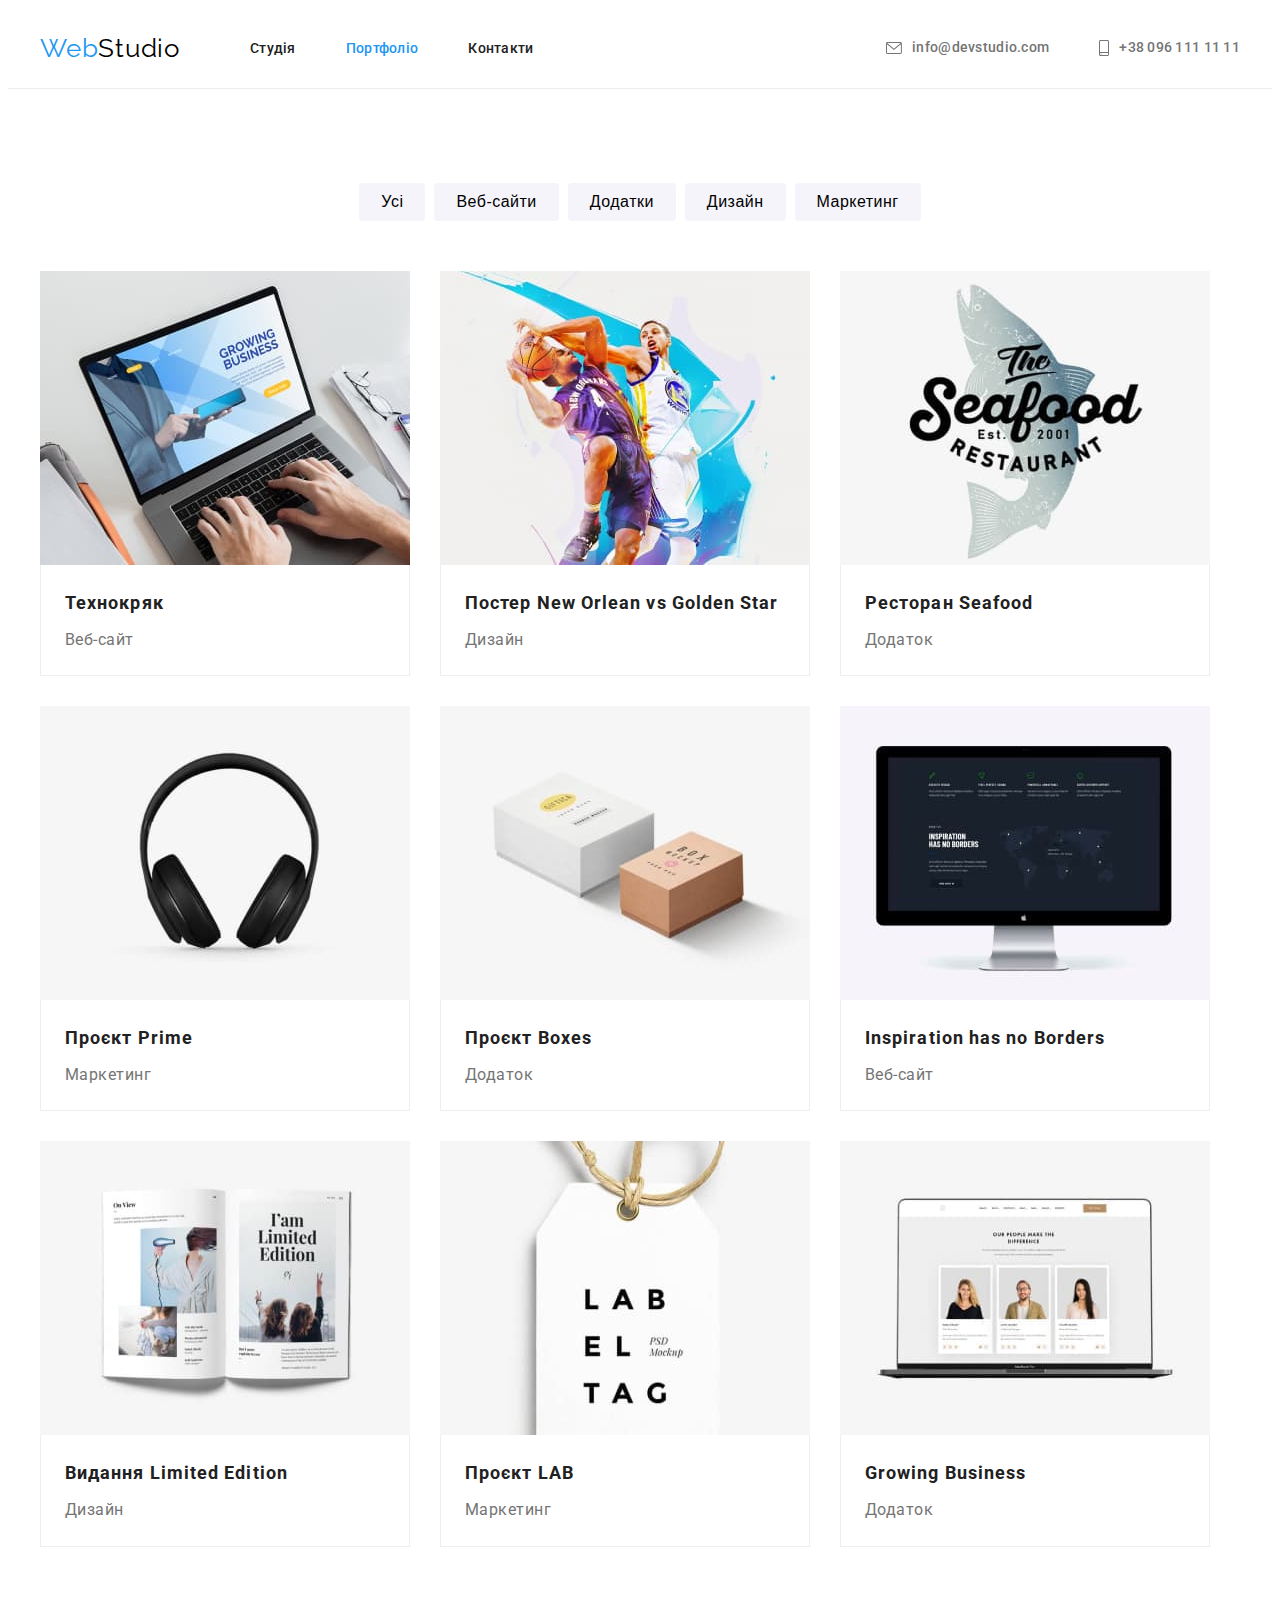
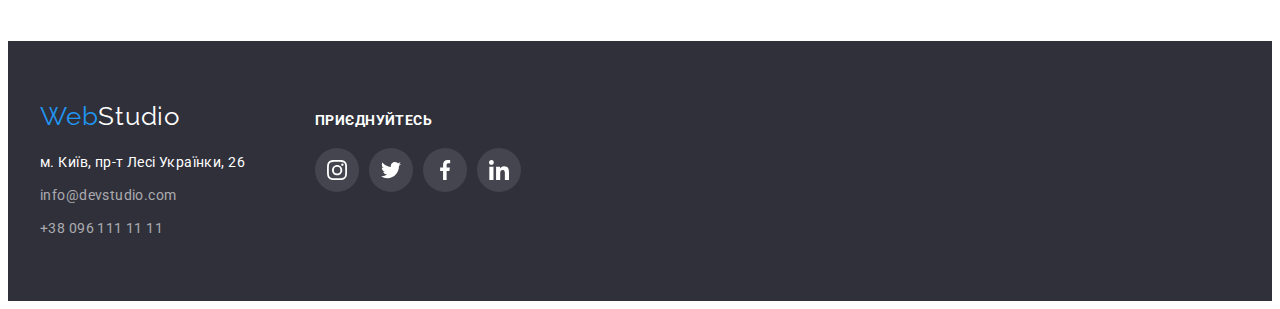
==== portfolio.html @ 59ad2075 "Initial commit" ====
<!DOCTYPE html>
<html lang="uk">
  <head>
    <meta charset="UTF-8" />
    <meta http-equiv="X-UA-Compatible" content="IE=edge" />
    <meta name="viewport" content="width=device-width, initial-scale=1.0" />
    <title>Portfolio</title>
    <link
      rel="stylesheet"
      href="https://cdnjs.cloudflare.com/ajax/libs/modern-normalize/1.1.0/modern-normalize.min.css"
      integrity="sha512-wpPYUAdjBVSE4KJnH1VR1HeZfpl1ub8YT/NKx4PuQ5NmX2tKuGu6U/JRp5y+Y8XG2tV+wKQpNHVUX03MfMFn9Q=="
      crossorigin="anonymous"
      referrerpolicy="no-referrer"
    />
    <link rel="preconnect" href="https://fonts.googleapis.com" />
    <link rel="preconnect" href="https://fonts.gstatic.com" crossorigin />
    <link
      href="https://fonts.googleapis.com/css2?family=Raleway:wght@700&family=Roboto:wght@400;500;700;900&display=swap"
      rel="stylesheet"
    />
    <link rel="stylesheet" href="./css/styles.css" />
  </head>

  <body>
    <header class="header">
      <div class="container main-nav">
        <nav>
          <a href="./index.html" class="logo-main">Web<span class="logo-black">Studio</span></a>
          <ul class="list site-nav">
            <li class="item">
              <a href="./index.html" class="menu-link">Студія</a>
            </li>
            <li class="item">
              <a href="./portfolio.html" class="menu-link active-link">Портфоліо</a>
            </li>
            <li class="item">
              <a href="#" class="menu-link">Контакти</a>
            </li>
          </ul>
        </nav>

        <ul class="list contacts">
          <li class="item">
            <a href="mailto:info@devstudio.com" class="contact-link">
              <svg class="contacts-icon" width="16" height="12">
                <use href="./images/icons/icons.svg#mail"></use>
              </svg>
              info@devstudio.com</a
            >
          </li>
          <li class="item">
            <a href="tel:+380961111111" class="contact-link">
              <svg class="contacts-icon" width="10" height="16">
                <use href="./images/icons/icons.svg#smartphone"></use>
              </svg>
              +38 096 111 11 11</a
            >
          </li>
        </ul>
      </div>
    </header>

    <main>
      <section class="section">
        <div class="container">
          <h1 class="visually-hidden">Портфолио</h1>
          <ul class="btn-list list">
            <li class="btn-item">
              <button type="button" class="portfolio-button">Усі</button>
            </li>
            <li class="btn-item">
              <button type="button" class="portfolio-button">Веб-сайти</button>
            </li>
            <li class="btn-item">
              <button type="button" class="portfolio-button">Додатки</button>
            </li>
            <li class="btn-item">
              <button type="button" class="portfolio-button">Дизайн</button>
            </li>
            <li class="btn-item">
              <button type="button" class="portfolio-button">Маркетинг</button>
            </li>
          </ul>

          <ul class="examples-list list">
            <li class="examples-item">
              <a href="#" class="examples-link">
                <img
                  src="./images/img-portfolio/notebook1.jpg"
                  alt="Ноутбук з сайтом"
                  width="370"
                  height="294"
                />
                <div class="examples-container">
                  <h2 class="examples">Технокряк</h2>
                  <p class="description">Веб-сайт</p>
                </div>
              </a>
            </li>
            <li class="examples-item">
              <a href="#" class="examples-link">
                <img
                  src="./images/img-portfolio/basketball-players.jpg"
                  alt="Баскетболісти"
                  width="370"
                  height="294"
                />
                <div class="examples-container">
                  <h2 class="examples">Постер New Orlean vs Golden Star</h2>
                  <p class="description">Дизайн</p>
                </div>
              </a>
            </li>
            <li class="examples-item">
              <a href="#" class="examples-link">
                <img
                  src="./images/img-portfolio/restaurant-logo.jpg"
                  alt="Логотип ресторану"
                  width="370"
                  height="294"
                />
                <div class="examples-container">
                  <h2 class="examples">Ресторан Seafood</h2>
                  <p class="description">Додаток</p>
                </div>
              </a>
            </li>
            <li class="examples-item">
              <a href="#" class="examples-link">
                <img
                  src="./images/img-portfolio/headphones.jpg"
                  alt="Навушники"
                  width="370"
                  height="294"
                />
                <div class="examples-container">
                  <h2 class="examples">Проєкт Prime</h2>
                  <p class="description">Маркетинг</p>
                </div>
              </a>
            </li>
            <li class="examples-item">
              <a href="#" class="examples-link">
                <img
                  src="./images/img-portfolio/boxes.jpg"
                  alt="Коробки"
                  width="370"
                  height="294"
                />
                <div class="examples-container">
                  <h2 class="examples">Проєкт Boxes</h2>
                  <p class="description">Додаток</p>
                </div>
              </a>
            </li>
            <li class="examples-item">
              <a href="#" class="examples-link">
                <img
                  src="./images/img-portfolio/mac.jpg"
                  alt="Компьютер"
                  width="370"
                  height="294"
                />
                <div class="examples-container">
                  <h2 class="examples">Inspiration has no Borders</h2>
                  <p class="description">Веб-сайт</p>
                </div>
              </a>
            </li>
            <li class="examples-item">
              <a href="#" class="examples-link">
                <img
                  src="./images/img-portfolio/journal.jpg"
                  alt="Журнал"
                  width="370"
                  height="294"
                />
                <div class="examples-container">
                  <h2 class="examples">Видання Limited Edition</h2>
                  <p class="description">Дизайн</p>
                </div>
              </a>
            </li>
            <li class="examples-item">
              <a href="#" class="examples-link">
                <img src="./images/img-portfolio/label.jpg" alt="Лейба" width="370" height="294" />
                <div class="examples-container">
                  <h2 class="examples">Проєкт LAB</h2>
                  <p class="description">Маркетинг</p>
                </div>
              </a>
            </li>
            <li class="examples-item">
              <a href="#" class="examples-link">
                <img
                  src="./images/img-portfolio/notebook2.jpg"
                  alt="Ноутбук з відкритим застосунком"
                  width="370"
                  height="294"
                />
                <div class="examples-container">
                  <h2 class="examples">Growing Business</h2>
                  <p class="description">Додаток</p>
                </div>
              </a>
            </li>
          </ul>
        </div>
      </section>
    </main>

    <footer class="footer">
      <div class="footer-container container">
        <div class="adress-container">
          <a href="./index.html" class="logo-main">Web<span class="logo-white">Studio</span></a>
          <address class="address-group">
            <ul class="list">
              <li class="address-item">
                <a
                  href="https://goo.gl/maps/VaSAjemoiXG7hevM7"
                  target="_blank"
                  rel="noreferrer noopener"
                  class="footer-link address"
                  >м. Київ, пр-т Лесі Українки, 26
                </a>
              </li>
              <li class="address-item">
                <a href="mailto:info@devstudio.com" class="footer-link">info@devstudio.com</a>
              </li>
              <li class="address-item">
                <a href="tel:+380961111111" class="footer-link">+38 096 111 11 11</a>
              </li>
            </ul>
          </address>
        </div>

        <div class="footer-social-link">
          <h2 class="link-title">приєднуйтесь</h2>
          <ul class="socials-list list">
            <li class="socials">
              <a
                class="footer-socials-link socials-link"
                target="_blank"
                rel="noreferrer noopener"
                href="#"
              >
                <svg class="footer-contacts-icon" width="20" height="20">
                  <use href="./images/icons/icons.svg#instagram"></use>
                </svg>
              </a>
            </li>
            <li class="socials">
              <a
                class="footer-socials-link socials-link"
                target="_blank"
                rel="noreferrer noopener"
                href="#"
              >
                <svg class="footer-contacts-icon" width="20" height="20">
                  <use href="./images/icons/icons.svg#twitter"></use>
                </svg>
              </a>
            </li>
            <li class="socials">
              <a
                class="footer-socials-link socials-link"
                target="_blank"
                rel="noreferrer noopener"
                href="#"
              >
                <svg class="footer-contacts-icon" width="20" height="20">
                  <use href="./images/icons/icons.svg#facebook"></use>
                </svg>
              </a>
            </li>
            <li class="socials">
              <a
                class="footer-socials-link socials-link"
                target="_blank"
                rel="noreferrer noopener"
                href="#"
              >
                <svg class="footer-contacts-icon" width="20" height="20">
                  <use href="./images/icons/icons.svg#linkedin"></use>
                </svg>
              </a>
            </li>
          </ul>
        </div>
      </div>
    </footer>
  </body>
</html>
---- css/styles.css ----
:root {
  --main-font: 'Roboto', sans-serif;
  --main-font-color: #212121;
  --secondary-font-color: #757575;
  --accent-color: #2196f3;
  --main-background-color: #ffffff;
  --secondary-background-color: #2f303a;
  --background-button-color: #f5f4fa;
  --fill-icon: #afb1b8;
}

body {
  background-color: var(--main-background-color);
  color: var(--main-font-color);
  font-family: var(--main-font);
  font-size: 14px;
}

h1,
h2,
h3,
h4,
h5,
h6,
p {
  margin: 0;
  padding: 0;
}

img {
  display: block;
  max-width: 100%;
  height: auto;
}

.container {
  width: 1200px;
  margin: 0 auto;
  padding-left: 15px;
  padding-right: 15px;
}

.section {
  padding-top: 94px;
  padding-bottom: 94px;
}

/* Стилизация хедера */

.header {
  border-bottom: solid 1px #ececec;
}

/* Стилизация логотипа */

.logo-main {
  text-decoration: none;
  font-family: 'Raleway', sans-serif;
  font-size: 26px;
  line-height: 1.17;
  color: var(--accent-color);
  letter-spacing: 0.03em;
}

.logo-black {
  color: #000000;
}

.logo-white {
  color: #ffffff;
}

.list {
  list-style: none;
  margin: 0;
  padding: 0;
}

.menu-link {
  display: block;
  padding-top: 32px;
  padding-bottom: 32px;

  text-decoration: none;
  color: var(--main-font-color);
  font-weight: 500;
  line-height: 1.17;
  letter-spacing: 0.02em;
}

.contact-link {
  display: flex;
  gap: 10px;
  align-items: center;
  padding-top: 32px;
  padding-bottom: 32px;

  text-decoration: none;
  color: var(--secondary-font-color);
  font-weight: 500;
  line-height: 1.14;
  letter-spacing: 0.02em;
}

.menu-link:hover,
.menu-link:focus {
  color: var(--accent-color);
}

.contact-link:hover,
.contact-link:focus {
  color: var(--accent-color);
}

.active-link {
  color: var(--accent-color);
}

.site-nav {
  display: flex;
  margin-left: 70px;
}

.site-nav .item + .item {
  margin-left: 50px;
}

.contacts {
  display: flex;
  margin-left: auto;
}

.contacts .item + .item {
  margin-left: 50px;
}

.main-nav,
.main-nav nav {
  display: flex;
  align-items: center;
}

.contacts-icon {
  fill: currentColor;
}

/* Стилизация main */

/* Герой */

.container-hero {
  width: 696px;
  margin: 0 auto;
}

.hero {
  max-width: 1600px;
  height: 600px;
  margin-right: auto;
  margin-left: auto;
  padding-top: 200px;
  padding-bottom: 200px;

  border: 1px solid #000000;
  background-image: linear-gradient(rgba(47, 48, 58, 0.4), rgba(47, 48, 58, 0.4)),
    url(../images/background/hero-bg.jpg);
  filter: drop-shadow(0px 4px 4px rgba(0, 0, 0, 0.25));
  background-color: var(--secondary-background-color);
  text-align: center;
}

.hero-title {
  margin: 0;
  margin-bottom: 30px;
  color: #ffffff;
  font-size: 44px;
  font-weight: 900;
  text-transform: uppercase;
  line-height: 1.36;
  letter-spacing: 0.06em;
  text-align: center;
  width: 696px;
}

.hero-button {
  background-color: var(--accent-color);
  color: #ffffff;
  font-size: 16px;
  font-weight: 700;
  line-height: 1.88;
  letter-spacing: 0.06em;
  border: none;
  padding: 10px 32px;
  border-radius: 4px;
  box-shadow: 0px 4px 4px rgba(0, 0, 0, 0.15);
  cursor: pointer;
}

.hero-button:focus,
.hero-button:hover {
  background-color: #188ce8;
}

/* Стилизация приимуществ */

.advantages {
  padding-bottom: 0;
}

.visually-hidden {
  position: absolute;
  white-space: nowrap;
  width: 1px;
  height: 1px;
  overflow: hidden;
  border: 0;
  padding: 0;
  clip: rect(0 0 0 0);
  clip-path: inset(50%);
  margin: -1px;
}

.advantage-list {
  display: flex;
}

.advantage-title {
  margin-bottom: 10px;

  color: var(--main-font-color);
  font-weight: 700;
  line-height: 1.14;
  letter-spacing: 0.03em;
  text-transform: uppercase;
}

.advantage-text {
  color: var(--secondary-font-color);
  line-height: 1.71;
  letter-spacing: 0.03em;
}

.advantage-item {
  flex-basis: 100%;
}

.advantage-list .advantage-item + .advantage-item {
  margin-left: 30px;
}

.advantage-countainer {
  display: flex;
  justify-content: center;
  align-items: center;
  margin-bottom: 30px;
  width: 100%;
  height: 120px;
  background: var(--background-button-color);
  border-radius: 4px;
}

/* Чем мы занимаемся */

.section-title {
  margin-bottom: 50px;

  font-weight: 700;
  font-size: 36px;
  line-height: 1.17;
  text-align: center;
  letter-spacing: 0.03em;
}

.employments {
  display: flex;
}

.employments .employments-item + .employments-item {
  margin-left: 30px;
}

img {
  display: block;
}

/* Наша команда */

.team {
  background-color: #f5f4fa;
}

.team-list {
  display: flex;
  text-align: center;
}

.team-list .team-item + .team-item {
  margin-left: 30px;
}

.team-item {
  background-color: var(--main-background-color);
  box-shadow: 0px 1px 3px rgba(0, 0, 0, 0.12), 0px 1px 1px rgba(0, 0, 0, 0.14),
    0px 2px 1px rgba(0, 0, 0, 0.2);
  border-radius: 0px 0px 4px 4px;
}

.name {
  margin-bottom: 10px;

  font-weight: 500;
  font-size: 16px;
  line-height: 1.19;
  letter-spacing: 0.03em;
}

.job-title {
  margin-bottom: 16px;
  color: var(--secondary-font-color);
  font-size: 16px;
  line-height: 1.19;
  letter-spacing: 0.03em;
}

.team-container {
  padding-top: 30px;
  padding-bottom: 30px;
}

.socials-link {
  display: flex;
  justify-content: center;
  align-items: center;
  width: 44px;
  height: 44px;
  border-radius: 50%;
}

.socials-link:hover,
.socials-link:focus {
  background-color: var(--accent-color);
}

.team-contacts-icon {
  fill: var(--fill-icon);
}

.socials-link:hover .team-contacts-icon,
.socials-link:focus .team-contacts-icon {
  fill: var(--main-background-color);
}

.socials-list {
  display: flex;
  justify-content: center;
  gap: 10px;
}

/* Постоянные клиенты */

.client-list {
  display: flex;
  gap: 30px;
}

.client-link {
  display: flex;
  width: 170px;
  height: 92px;
  border: 1px solid var(--fill-icon);
  border-radius: 4px;
  justify-content: center;
  align-items: center;
}

.client-icon {
  fill: var(--fill-icon);
}

.client-link:hover,
.client-link:focus {
  border: 1px solid var(--accent-color);
}

.client-link:hover .client-icon,
.client-link:focus .client-icon {
  fill: var(--accent-color);
}

/* Стилизация футера */

.address-group {
  margin-top: 20px;
}

.footer {
  background-color: var(--secondary-background-color);
  padding-top: 60px;
  padding-bottom: 60px;
}

.footer-link {
  text-decoration: none;
  color: rgba(255, 255, 255, 0.6);
  line-height: 1.71;
  letter-spacing: 0.03em;
  font-style: normal;
}

.footer-link:hover,
.footer-link:focus {
  color: var(--accent-color);
}

.address {
  color: #ffffff;
}

.address-item {
  margin-bottom: 9px;
}

.list .address-item:last-child {
  margin-bottom: 0;
}

.link-title {
  margin-bottom: 20px;
  font-size: 14px;
  line-height: calc(16 / 14);
  letter-spacing: 0.03em;
  text-transform: uppercase;
  color: var(--main-background-color);
}

.footer-socials-link {
  background-color: rgba(255, 255, 255, 0.1);
}

.footer-contacts-icon {
  fill: var(--main-background-color);
}

.footer-container {
  display: flex;
  gap: 70px;
  align-items: baseline;
}

/* Стилизация portfolio.html */

/* Стилизация кнопок */

.portfolio-button {
  background-color: var(--background-button-color);
  font-weight: 500;
  font-size: 16px;
  line-height: 1.62;
  letter-spacing: 0.03em;
  border: none;
  border-radius: 4px;
  padding: 6px 22px;
  cursor: pointer;
}

.portfolio-button:hover,
.portfolio-button:focus {
  background-color: var(--accent-color);
  color: #ffffff;
  box-shadow: 0px 3px 1px rgba(0, 0, 0, 0.1), 0px 1px 2px rgba(0, 0, 0, 0.08),
    0px 2px 2px rgba(0, 0, 0, 0.12);
}

.btn-list {
  display: flex;
  margin-bottom: 50px;
  justify-content: center;
}

.btn-item {
  margin-left: 9px;
}

.btn-item:first-child {
  margin-left: 0;
}

/* Стилизация примеров продуктов */

.examples-link {
  text-decoration: none;
}

.examples {
  margin-bottom: 4px;

  color: var(--main-font-color);
  font-weight: 700;
  font-size: 18px;
  line-height: 2;
  letter-spacing: 0.06em;
}

.description {
  color: var(--secondary-font-color);
  font-size: 16px;
  line-height: 1.88;
  letter-spacing: 0.03em;
}

.examples-container {
  padding: 20px 24px;
  border: 1px solid #eeeeee;
  border-top: none;
}

.examples-list {
  display: flex;
  flex-wrap: wrap;

  margin-top: -30px;
  margin-left: -30px;
}

.examples-item {
  margin-top: 30px;
  margin-left: 30px;
}

.examples-item:hover {
  box-shadow: 0px 1px 1px rgba(0, 0, 0, 0.12), 0px 4px 4px rgba(0, 0, 0, 0.06),
    1px 4px 6px rgba(0, 0, 0, 0.16);
}
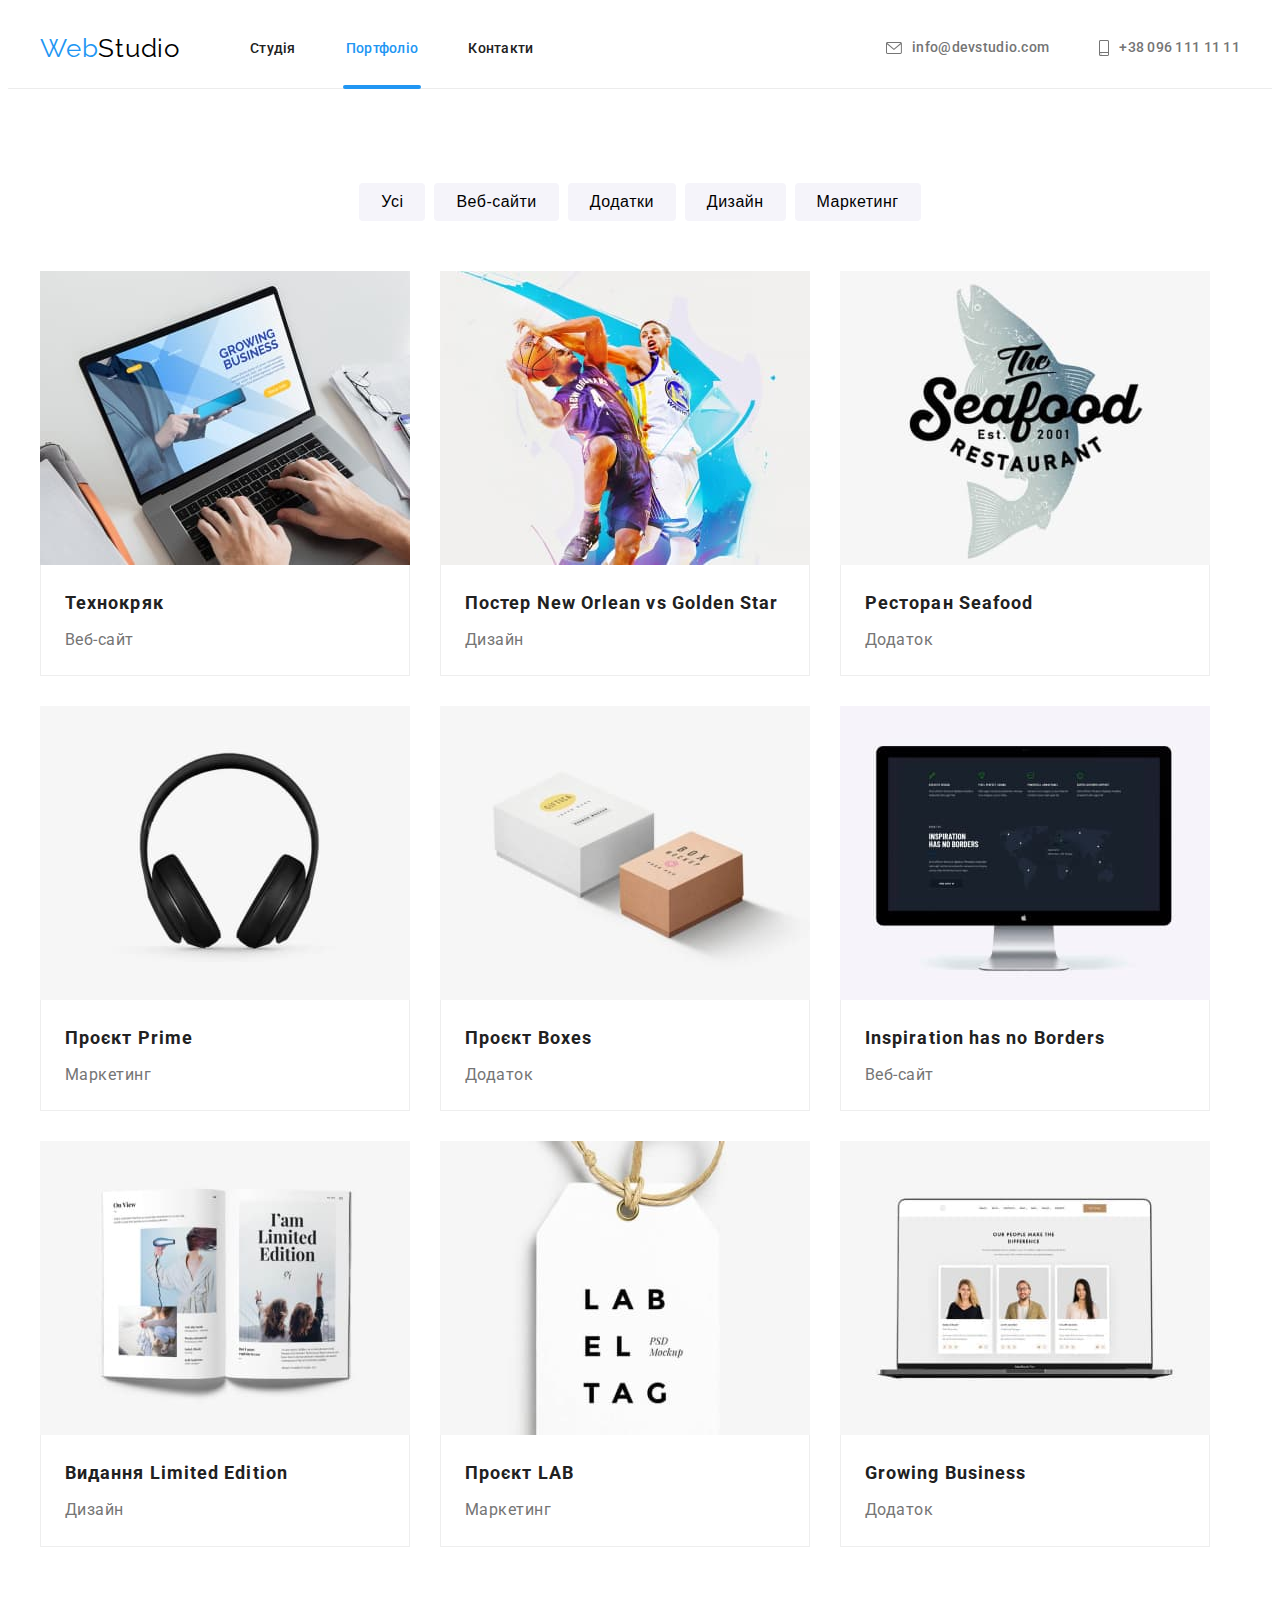
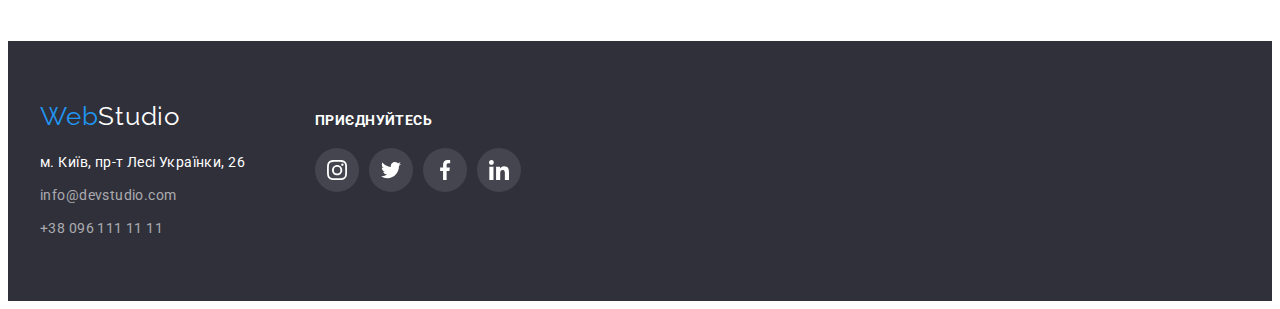
==== commit 884a6b4b: "Добавляет оверлей карточкам" ====
--- a/portfolio.html
+++ b/portfolio.html
@@ -85,12 +85,21 @@
           <ul class="examples-list list">
             <li class="examples-item">
               <a href="#" class="examples-link">
-                <img
-                  src="./images/img-portfolio/notebook1.jpg"
-                  alt="Ноутбук з сайтом"
-                  width="370"
-                  height="294"
-                />
+                <div class="examples-thumb">
+                  <img
+                    src="./images/img-portfolio/notebook1.jpg"
+                    alt="Ноутбук з сайтом"
+                    width="370"
+                    height="294"
+                  />
+                  <div class="overlay">
+                    <p class="overlay-desc">
+                      Ресурс пропонує комплексні пропозиції з різним рівнем функціоналу та сервісів.
+                      Все це дозволить відвідувачу отримати вичерпні відомості про компанію чи
+                      приватну особу.
+                    </p>
+                  </div>
+                </div>
                 <div class="examples-container">
                   <h2 class="examples">Технокряк</h2>
                   <p class="description">Веб-сайт</p>
@@ -99,12 +108,21 @@
             </li>
             <li class="examples-item">
               <a href="#" class="examples-link">
-                <img
-                  src="./images/img-portfolio/basketball-players.jpg"
-                  alt="Баскетболісти"
-                  width="370"
-                  height="294"
-                />
+                <div class="examples-thumb">
+                  <img
+                    src="./images/img-portfolio/basketball-players.jpg"
+                    alt="Баскетболісти"
+                    width="370"
+                    height="294"
+                  />
+                  <div class="overlay">
+                    <p class="overlay-desc">
+                      Ресурс пропонує комплексні пропозиції з різним рівнем функціоналу та сервісів.
+                      Все це дозволить відвідувачу отримати вичерпні відомості про компанію чи
+                      приватну особу.
+                    </p>
+                  </div>
+                </div>
                 <div class="examples-container">
                   <h2 class="examples">Постер New Orlean vs Golden Star</h2>
                   <p class="description">Дизайн</p>
@@ -113,12 +131,21 @@
             </li>
             <li class="examples-item">
               <a href="#" class="examples-link">
-                <img
-                  src="./images/img-portfolio/restaurant-logo.jpg"
-                  alt="Логотип ресторану"
-                  width="370"
-                  height="294"
-                />
+                <div class="examples-thumb">
+                  <img
+                    src="./images/img-portfolio/restaurant-logo.jpg"
+                    alt="Логотип ресторану"
+                    width="370"
+                    height="294"
+                  />
+                  <div class="overlay">
+                    <p class="overlay-desc">
+                      Ресурс пропонує комплексні пропозиції з різним рівнем функціоналу та сервісів.
+                      Все це дозволить відвідувачу отримати вичерпні відомості про компанію чи
+                      приватну особу.
+                    </p>
+                  </div>
+                </div>
                 <div class="examples-container">
                   <h2 class="examples">Ресторан Seafood</h2>
                   <p class="description">Додаток</p>
@@ -127,12 +154,21 @@
             </li>
             <li class="examples-item">
               <a href="#" class="examples-link">
-                <img
-                  src="./images/img-portfolio/headphones.jpg"
-                  alt="Навушники"
-                  width="370"
-                  height="294"
-                />
+                <div class="examples-thumb">
+                  <img
+                    src="./images/img-portfolio/headphones.jpg"
+                    alt="Навушники"
+                    width="370"
+                    height="294"
+                  />
+                  <div class="overlay">
+                    <p class="overlay-desc">
+                      Ресурс пропонує комплексні пропозиції з різним рівнем функціоналу та сервісів.
+                      Все це дозволить відвідувачу отримати вичерпні відомості про компанію чи
+                      приватну особу.
+                    </p>
+                  </div>
+                </div>
                 <div class="examples-container">
                   <h2 class="examples">Проєкт Prime</h2>
                   <p class="description">Маркетинг</p>
@@ -141,12 +177,21 @@
             </li>
             <li class="examples-item">
               <a href="#" class="examples-link">
-                <img
-                  src="./images/img-portfolio/boxes.jpg"
-                  alt="Коробки"
-                  width="370"
-                  height="294"
-                />
+                <div class="examples-thumb">
+                  <img
+                    src="./images/img-portfolio/boxes.jpg"
+                    alt="Коробки"
+                    width="370"
+                    height="294"
+                  />
+                  <div class="overlay">
+                    <p class="overlay-desc">
+                      Ресурс пропонує комплексні пропозиції з різним рівнем функціоналу та сервісів.
+                      Все це дозволить відвідувачу отримати вичерпні відомості про компанію чи
+                      приватну особу.
+                    </p>
+                  </div>
+                </div>
                 <div class="examples-container">
                   <h2 class="examples">Проєкт Boxes</h2>
                   <p class="description">Додаток</p>
@@ -155,12 +200,21 @@
             </li>
             <li class="examples-item">
               <a href="#" class="examples-link">
-                <img
-                  src="./images/img-portfolio/mac.jpg"
-                  alt="Компьютер"
-                  width="370"
-                  height="294"
-                />
+                <div class="examples-thumb">
+                  <img
+                    src="./images/img-portfolio/mac.jpg"
+                    alt="Компьютер"
+                    width="370"
+                    height="294"
+                  />
+                  <div class="overlay">
+                    <p class="overlay-desc">
+                      Ресурс пропонує комплексні пропозиції з різним рівнем функціоналу та сервісів.
+                      Все це дозволить відвідувачу отримати вичерпні відомості про компанію чи
+                      приватну особу.
+                    </p>
+                  </div>
+                </div>
                 <div class="examples-container">
                   <h2 class="examples">Inspiration has no Borders</h2>
                   <p class="description">Веб-сайт</p>
@@ -169,12 +223,21 @@
             </li>
             <li class="examples-item">
               <a href="#" class="examples-link">
-                <img
-                  src="./images/img-portfolio/journal.jpg"
-                  alt="Журнал"
-                  width="370"
-                  height="294"
-                />
+                <div class="examples-thumb">
+                  <img
+                    src="./images/img-portfolio/journal.jpg"
+                    alt="Журнал"
+                    width="370"
+                    height="294"
+                  />
+                  <div class="overlay">
+                    <p class="overlay-desc">
+                      Ресурс пропонує комплексні пропозиції з різним рівнем функціоналу та сервісів.
+                      Все це дозволить відвідувачу отримати вичерпні відомості про компанію чи
+                      приватну особу.
+                    </p>
+                  </div>
+                </div>
                 <div class="examples-container">
                   <h2 class="examples">Видання Limited Edition</h2>
                   <p class="description">Дизайн</p>
@@ -183,7 +246,21 @@
             </li>
             <li class="examples-item">
               <a href="#" class="examples-link">
-                <img src="./images/img-portfolio/label.jpg" alt="Лейба" width="370" height="294" />
+                <div class="examples-thumb">
+                  <img
+                    src="./images/img-portfolio/label.jpg"
+                    alt="Лейба"
+                    width="370"
+                    height="294"
+                  />
+                  <div class="overlay">
+                    <p class="overlay-desc">
+                      Ресурс пропонує комплексні пропозиції з різним рівнем функціоналу та сервісів.
+                      Все це дозволить відвідувачу отримати вичерпні відомості про компанію чи
+                      приватну особу.
+                    </p>
+                  </div>
+                </div>
                 <div class="examples-container">
                   <h2 class="examples">Проєкт LAB</h2>
                   <p class="description">Маркетинг</p>
@@ -192,12 +269,21 @@
             </li>
             <li class="examples-item">
               <a href="#" class="examples-link">
-                <img
-                  src="./images/img-portfolio/notebook2.jpg"
-                  alt="Ноутбук з відкритим застосунком"
-                  width="370"
-                  height="294"
-                />
+                <div class="examples-thumb">
+                  <img
+                    src="./images/img-portfolio/notebook2.jpg"
+                    alt="Ноутбук з відкритим застосунком"
+                    width="370"
+                    height="294"
+                  />
+                  <div class="overlay">
+                    <p class="overlay-desc">
+                      Ресурс пропонує комплексні пропозиції з різним рівнем функціоналу та сервісів.
+                      Все це дозволить відвідувачу отримати вичерпні відомості про компанію чи
+                      приватну особу.
+                    </p>
+                  </div>
+                </div>
                 <div class="examples-container">
                   <h2 class="examples">Growing Business</h2>
                   <p class="description">Додаток</p>
--- a/css/styles.css
+++ b/css/styles.css
@@ -2,11 +2,13 @@
   --main-font: 'Roboto', sans-serif;
   --main-font-color: #212121;
   --secondary-font-color: #757575;
+  --light-color: #ffffff;
   --accent-color: #2196f3;
   --main-background-color: #ffffff;
   --secondary-background-color: #2f303a;
   --background-button-color: #f5f4fa;
   --fill-icon: #afb1b8;
+  --main-anim: 250ms cubic-bezier(0.4, 0, 0.2, 1) 0s;
 }
 
 body {
@@ -86,6 +88,13 @@
   font-weight: 500;
   line-height: 1.17;
   letter-spacing: 0.02em;
+
+  transition: color var(--main-anim);
+}
+
+.menu-link:hover,
+.menu-link:focus {
+  color: var(--accent-color);
 }
 
 .contact-link {
@@ -100,11 +109,8 @@
   font-weight: 500;
   line-height: 1.14;
   letter-spacing: 0.02em;
-}
-
-.menu-link:hover,
-.menu-link:focus {
-  color: var(--accent-color);
+
+  transition: color var(--main-anim);
 }
 
 .contact-link:hover,
@@ -113,7 +119,20 @@
 }
 
 .active-link {
+  position: relative;
   color: var(--accent-color);
+}
+
+.active-link::after {
+  position: absolute;
+  right: -4%;
+  bottom: -1px;
+  display: block;
+  content: '';
+  width: 108%;
+  height: 4px;
+  background-color: var(--accent-color);
+  border-radius: 2px;
 }
 
 .site-nav {
@@ -172,7 +191,7 @@
 .hero-title {
   margin: 0;
   margin-bottom: 30px;
-  color: #ffffff;
+  color: var(--light-color);
   font-size: 44px;
   font-weight: 900;
   text-transform: uppercase;
@@ -184,7 +203,7 @@
 
 .hero-button {
   background-color: var(--accent-color);
-  color: #ffffff;
+  color: var(--light-color);
   font-size: 16px;
   font-weight: 700;
   line-height: 1.88;
@@ -194,6 +213,8 @@
   border-radius: 4px;
   box-shadow: 0px 4px 4px rgba(0, 0, 0, 0.15);
   cursor: pointer;
+
+  transition: background-color var(--main-anim);
 }
 
 .hero-button:focus,
@@ -279,8 +300,28 @@
   margin-left: 30px;
 }
 
-img {
-  display: block;
+.employments-item {
+  position: relative;
+}
+
+.employments-text {
+  display: flex;
+  justify-content: center;
+  align-items: center;
+
+  position: absolute;
+  left: 0;
+  bottom: 0;
+  height: 74px;
+  width: 100%;
+
+  font-weight: 700;
+  line-height: calc(16 / 14);
+  letter-spacing: 0.03em;
+  text-transform: uppercase;
+
+  color: var(--light-color);
+  background-color: rgba(47, 48, 58, 0.8);
 }
 
 /* Наша команда */
@@ -334,6 +375,8 @@
   width: 44px;
   height: 44px;
   border-radius: 50%;
+
+  transition: background-color var(--main-anim);
 }
 
 .socials-link:hover,
@@ -343,6 +386,8 @@
 
 .team-contacts-icon {
   fill: var(--fill-icon);
+
+  transition: fill var(--main-anim);
 }
 
 .socials-link:hover .team-contacts-icon,
@@ -371,10 +416,14 @@
   border-radius: 4px;
   justify-content: center;
   align-items: center;
+
+  transition: border var(--main-anim);
 }
 
 .client-icon {
   fill: var(--fill-icon);
+
+  transition: fill var(--main-anim);
 }
 
 .client-link:hover,
@@ -405,6 +454,8 @@
   line-height: 1.71;
   letter-spacing: 0.03em;
   font-style: normal;
+
+  transition: color var(--main-anim);
 }
 
 .footer-link:hover,
@@ -413,7 +464,7 @@
 }
 
 .address {
-  color: #ffffff;
+  color: var(--light-color);
 }
 
 .address-item {
@@ -430,7 +481,7 @@
   line-height: calc(16 / 14);
   letter-spacing: 0.03em;
   text-transform: uppercase;
-  color: var(--main-background-color);
+  color: var(--light-color);
 }
 
 .footer-socials-link {
@@ -461,12 +512,14 @@
   border-radius: 4px;
   padding: 6px 22px;
   cursor: pointer;
+
+  transition: background-color var(--main-anim), color var(--main-anim), box-shadow var(--main-anim);
 }
 
 .portfolio-button:hover,
 .portfolio-button:focus {
   background-color: var(--accent-color);
-  color: #ffffff;
+  color: var(--light-color);
   box-shadow: 0px 3px 1px rgba(0, 0, 0, 0.1), 0px 1px 2px rgba(0, 0, 0, 0.08),
     0px 2px 2px rgba(0, 0, 0, 0.12);
 }
@@ -525,9 +578,49 @@
 .examples-item {
   margin-top: 30px;
   margin-left: 30px;
+
+  transition: box-shadow var(--main-anim);
 }
 
 .examples-item:hover {
   box-shadow: 0px 1px 1px rgba(0, 0, 0, 0.12), 0px 4px 4px rgba(0, 0, 0, 0.06),
     1px 4px 6px rgba(0, 0, 0, 0.16);
 }
+
+.examples-thumb {
+  position: relative;
+  overflow: hidden;
+}
+
+.overlay {
+  position: absolute;
+  top: 0;
+  left: 0;
+
+  transform: translateY(100%);
+
+  width: 100%;
+  height: 100%;
+
+  display: flex;
+  justify-content: center;
+  align-items: center;
+  padding-left: 24px;
+  padding-right: 24px;
+
+  background-color: rgba(33, 150, 243, 0.9);
+
+  transition: transform var(--main-anim);
+}
+
+.examples-item:hover .overlay {
+  transform: translateY(0);
+}
+
+.overlay-desc {
+  font-size: 18px;
+  line-height: calc(28 / 18);
+  letter-spacing: 0.03em;
+
+  color: var(--light-color);
+}
